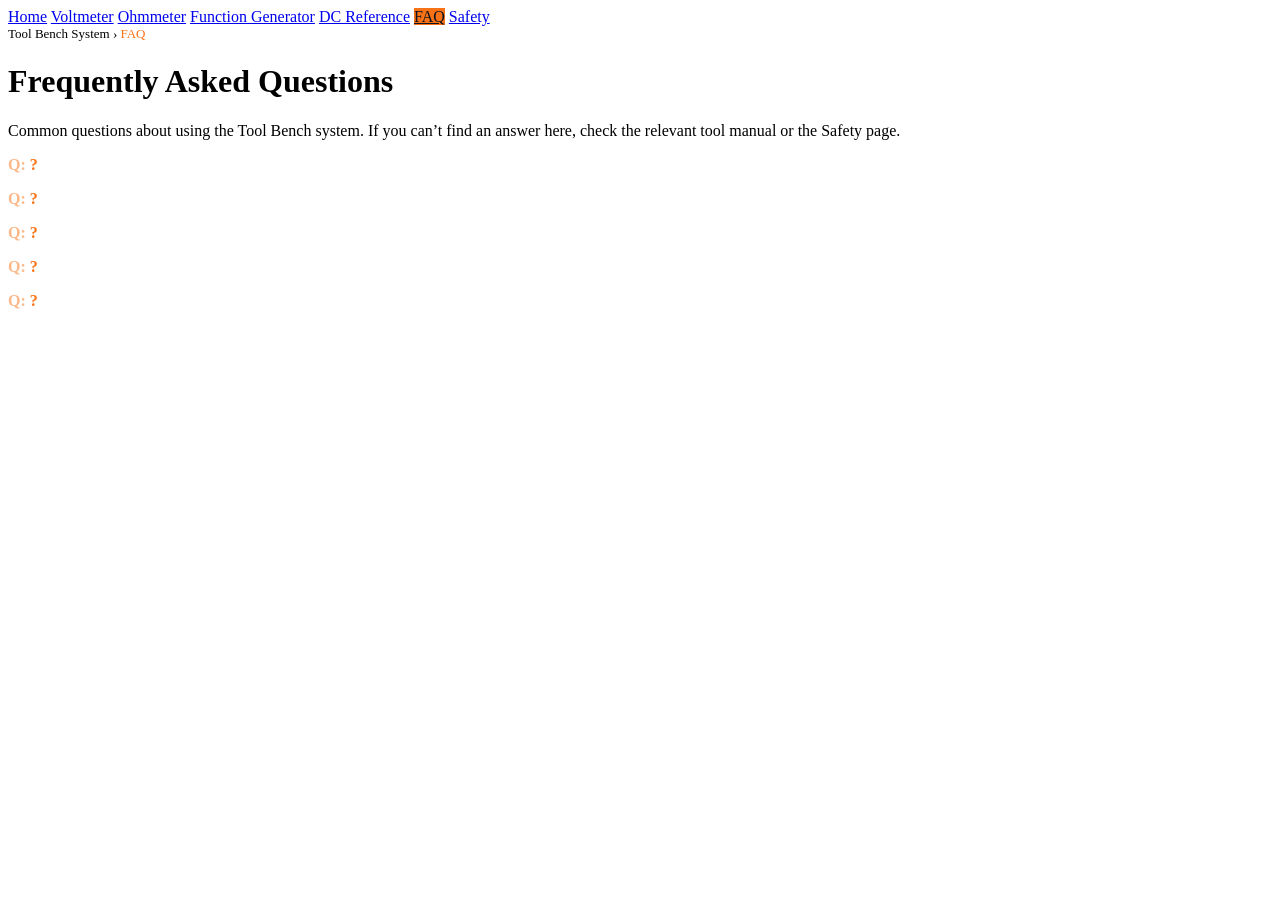
==== faq.html @ 26cbdbe9 "Add files via upload" ====
<!DOCTYPE html>
<html lang="en">

<head>
    <meta charset="UTF-8">
    <title>FAQ</title>
    <link rel="stylesheet" href="style.css">

    <style>
        :root { --accent: #f97316; }

        .breadcrumb {
            font-size: 13px;
            color: var(--muted);
            margin-bottom: 6px;
        }

        .breadcrumb span {
            color: var(--accent);
        }

        .faq-q {
            font-size: 16px;
            font-weight: bold;
            color: var(--accent);
            margin: 0 0 10px;
        }

        .faq-q::before {
            content: 'Q: ';
            opacity: 0.5;
        }
    </style>
</head>

<body>

<!-- ================= NAVBAR ================= -->
<nav>
    <a href="index.html">Home</a>
    <a href="manual1.html">Voltmeter</a>
    <a href="manual2.html">Ohmmeter</a>
    <a href="manual3.html">Function Generator</a>
    <a href="manual4.html">DC Reference</a>
    <a href="faq.html" style="background: var(--accent); color: #0b1220;">FAQ</a>
    <a href="safety.html">Safety</a>
</nav>

<div class="container">

    <!-- TITLE -->
    <div class="card">
        <div class="breadcrumb">Tool Bench System &rsaquo; <span>FAQ</span></div>
        <h1>Frequently Asked Questions</h1>
        <p>
            Common questions about using the Tool Bench system. If you can&rsquo;t find an answer here, check the relevant tool manual or the Safety page.
        </p>
    </div>

    <!-- Q1 -->
    <div class="card">
        <p class="faq-q"> ?</p>
        <p>
            <!-- Answer goes here -->
        </p>
    </div>

    <!-- Q2 -->
    <div class="card">
        <p class="faq-q">?</p>
        <p>
            <!-- Answer goes here -->
        </p>
    </div>

    <!-- Q3 -->
    <div class="card">
        <p class="faq-q">?</p>
        <p>
            <!-- Answer goes here -->
        </p>
    </div>

    <!-- Q4 -->
    <div class="card">
        <p class="faq-q">?</p>
        <p>
            <!-- Answer goes here -->
        </p>
    </div>

    <!-- Q5 -->
    <div class="card">
        <p class="faq-q">?</p>
        <p>
            <!-- Answer goes here -->
        </p>
    </div>

</div>

</body>
</html>
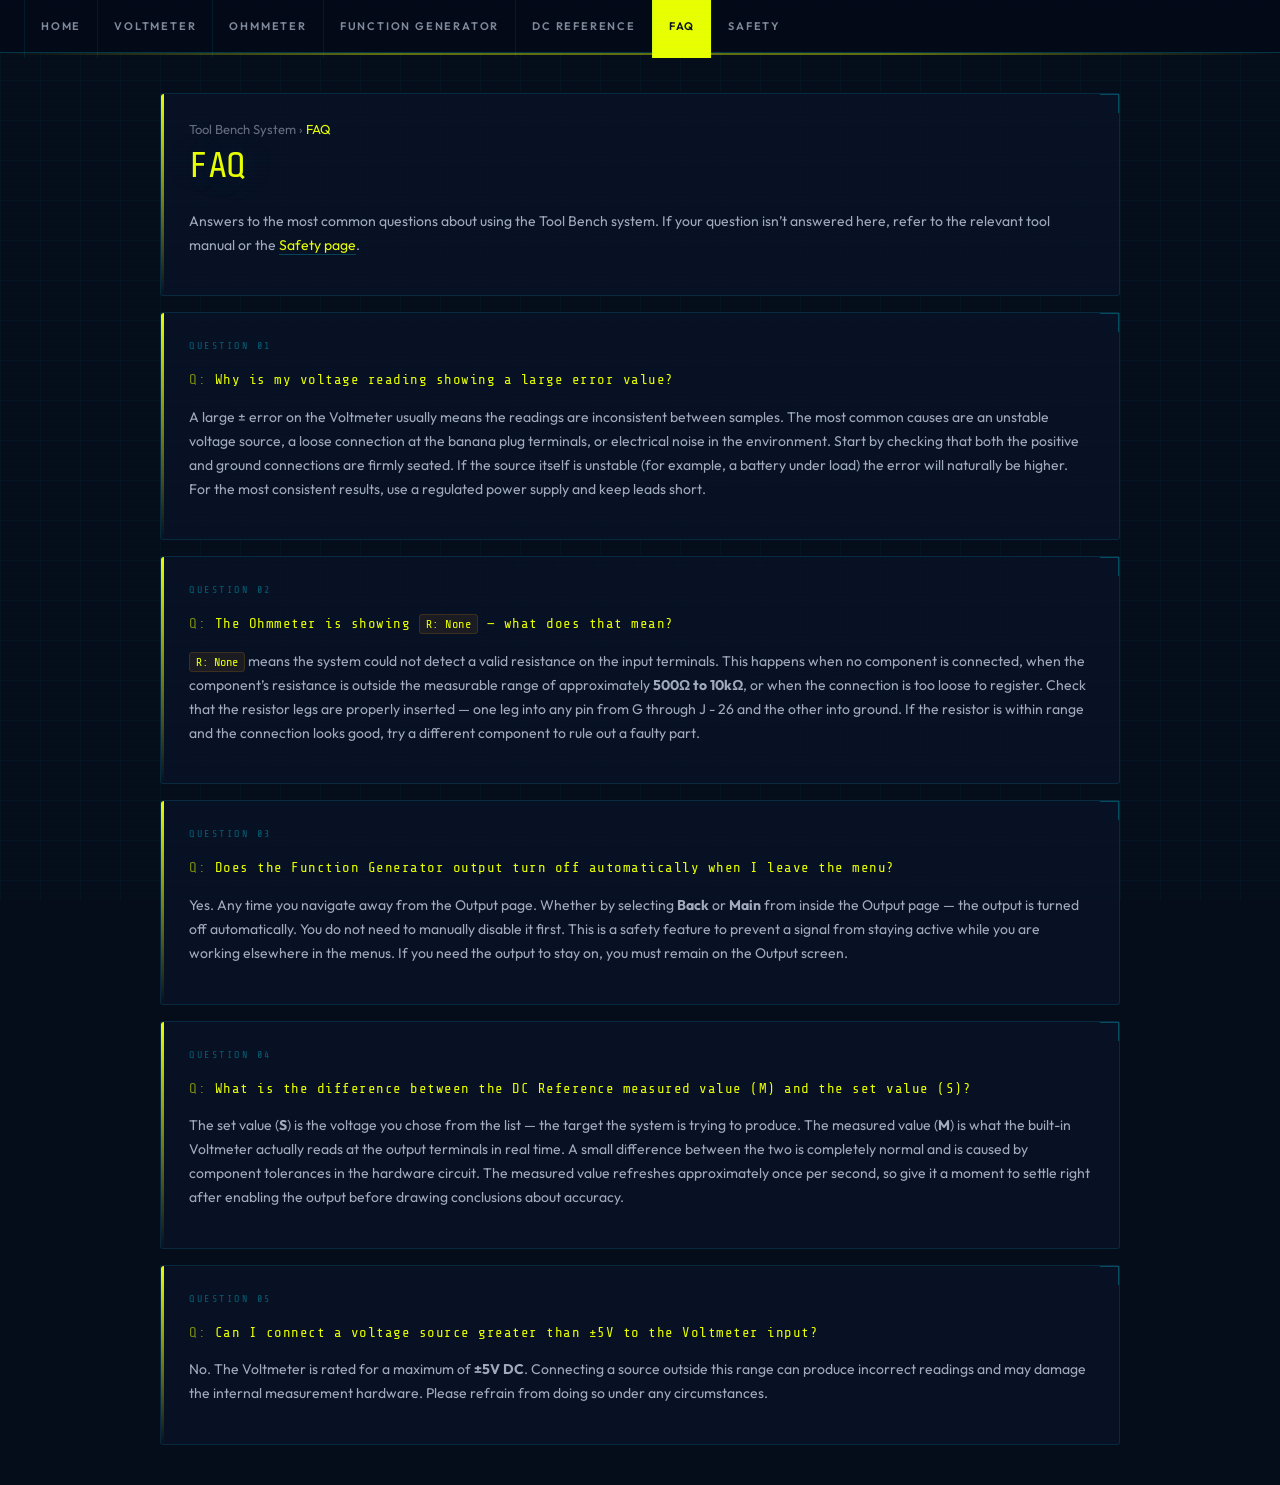
==== commit 132dc788: "Add files via upload" ====
--- a/faq.html
+++ b/faq.html
@@ -7,7 +7,7 @@
     <link rel="stylesheet" href="style.css">
 
     <style>
-        :root { --accent: #f97316; }
+        :root { --accent: #e8ff00; }
 
         .breadcrumb {
             font-size: 13px;
@@ -20,15 +20,26 @@
         }
 
         .faq-q {
-            font-size: 16px;
-            font-weight: bold;
+            font-family: var(--mono);
+            font-size: 14px;
             color: var(--accent);
-            margin: 0 0 10px;
+            letter-spacing: 0.5px;
+            margin-bottom: 10px;
         }
 
         .faq-q::before {
             content: 'Q: ';
             opacity: 0.5;
+        }
+
+        code {
+            font-family: 'Share Tech Mono', 'Courier New', monospace;
+            font-size: 12px;
+            color: var(--accent);
+            background: rgba(245, 158, 11, 0.08);
+            padding: 2px 6px;
+            border-radius: 3px;
+            border: 1px solid rgba(245, 158, 11, 0.15);
         }
     </style>
 </head>
@@ -51,49 +62,54 @@
     <!-- TITLE -->
     <div class="card">
         <div class="breadcrumb">Tool Bench System &rsaquo; <span>FAQ</span></div>
-        <h1>Frequently Asked Questions</h1>
+        <h1>FAQ</h1>
         <p>
-            Common questions about using the Tool Bench system. If you can&rsquo;t find an answer here, check the relevant tool manual or the Safety page.
+            Answers to the most common questions about using the Tool Bench system. If your question isn&rsquo;t answered here, refer to the relevant tool manual or the <a href="safety.html">Safety page</a>.
         </p>
     </div>
 
     <!-- Q1 -->
     <div class="card">
-        <p class="faq-q"> ?</p>
+        <div class="card-tag">Question 01</div>
+        <p class="faq-q">Why is my voltage reading showing a large error value?</p>
         <p>
-            <!-- Answer goes here -->
+            A large &plusmn; error on the Voltmeter usually means the readings are inconsistent between samples. The most common causes are an unstable voltage source, a loose connection at the banana plug terminals, or electrical noise in the environment. Start by checking that both the positive and ground connections are firmly seated. If the source itself is unstable (for example, a battery under load) the error will naturally be higher. For the most consistent results, use a regulated power supply and keep leads short.
         </p>
     </div>
 
     <!-- Q2 -->
     <div class="card">
-        <p class="faq-q">?</p>
+        <div class="card-tag">Question 02</div>
+        <p class="faq-q">The Ohmmeter is showing <code>R: None</code> &mdash; what does that mean?</p>
         <p>
-            <!-- Answer goes here -->
+            <code>R: None</code> means the system could not detect a valid resistance on the input terminals. This happens when no component is connected, when the component&rsquo;s resistance is outside the measurable range of approximately <strong>500&Omega; to 10k&Omega;</strong>, or when the connection is too loose to register. Check that the resistor legs are properly inserted &mdash; one leg into any pin from G through J - 26 and the other into ground. If the resistor is within range and the connection looks good, try a different component to rule out a faulty part.
         </p>
     </div>
 
     <!-- Q3 -->
     <div class="card">
-        <p class="faq-q">?</p>
+        <div class="card-tag">Question 03</div>
+        <p class="faq-q">Does the Function Generator output turn off automatically when I leave the menu?</p>
         <p>
-            <!-- Answer goes here -->
+            Yes. Any time you navigate away from the Output page. Whether by selecting <strong>Back</strong> or <strong>Main</strong> from inside the Output page &mdash; the output is turned off automatically. You do not need to manually disable it first. This is a safety feature to prevent a signal from staying active while you are working elsewhere in the menus. If you need the output to stay on, you must remain on the Output screen.
         </p>
     </div>
 
     <!-- Q4 -->
     <div class="card">
-        <p class="faq-q">?</p>
+        <div class="card-tag">Question 04</div>
+        <p class="faq-q">What is the difference between the DC Reference measured value (M) and the set value (S)?</p>
         <p>
-            <!-- Answer goes here -->
+            The set value (<strong>S</strong>) is the voltage you chose from the list &mdash; the target the system is trying to produce. The measured value (<strong>M</strong>) is what the built-in Voltmeter actually reads at the output terminals in real time. A small difference between the two is completely normal and is caused by component tolerances in the hardware circuit. The measured value refreshes approximately once per second, so give it a moment to settle right after enabling the output before drawing conclusions about accuracy.
         </p>
     </div>
 
     <!-- Q5 -->
     <div class="card">
-        <p class="faq-q">?</p>
+        <div class="card-tag">Question 05</div>
+        <p class="faq-q">Can I connect a voltage source greater than &plusmn;5V to the Voltmeter input?</p>
         <p>
-            <!-- Answer goes here -->
+            No. The Voltmeter is rated for a maximum of <strong>&plusmn;5V DC</strong>. Connecting a source outside this range can produce incorrect readings and may damage the internal measurement hardware. Please refrain from doing so under any circumstances.
         </p>
     </div>
 
--- a/style.css
+++ b/style.css
@@ -0,0 +1,346 @@
+@import url('https://fonts.googleapis.com/css2?family=Share+Tech+Mono&family=Outfit:wght@300;400;600&display=swap');
+ 
+/* =========================
+   GLOBAL THEME
+========================= */
+:root {
+    --bg: #060d1a;
+    --card: rgba(10, 18, 38, 0.85);
+    --text: #d4dff0;
+    --muted: rgba(212, 223, 240, 0.45);
+    --accent: #00bcd4;
+    --border: rgba(0, 188, 212, 0.15);
+    --shadow: none;
+    --mono: 'Share Tech Mono', monospace;
+    --sans: 'Outfit', sans-serif;
+}
+ 
+/* =========================
+   BASE STYLES
+========================= */
+body {
+    margin: 0;
+    font-family: var(--sans);
+    background: var(--bg);
+    color: var(--text);
+    line-height: 1.7;
+    font-size: 15px;
+    position: relative;
+}
+ 
+/* Scanline overlay */
+body::before {
+    content: '';
+    position: fixed;
+    inset: 0;
+    background: repeating-linear-gradient(
+        0deg,
+        transparent,
+        transparent 2px,
+        rgba(0, 188, 212, 0.012) 2px,
+        rgba(0, 188, 212, 0.012) 4px
+    );
+    pointer-events: none;
+    z-index: 9999;
+}
+ 
+/* Grid background */
+body::after {
+    content: '';
+    position: fixed;
+    inset: 0;
+    background-image:
+        linear-gradient(rgba(0, 188, 212, 0.04) 1px, transparent 1px),
+        linear-gradient(90deg, rgba(0, 188, 212, 0.04) 1px, transparent 1px);
+    background-size: 40px 40px;
+    pointer-events: none;
+    z-index: 0;
+}
+ 
+/* =========================
+   NAVBAR
+========================= */
+nav {
+    position: sticky;
+    top: 0;
+    background: rgba(4, 10, 24, 0.97);
+    display: flex;
+    align-items: center;
+    gap: 0;
+    padding: 0 24px;
+    height: 52px;
+    border-bottom: 1px solid rgba(0, 188, 212, 0.25);
+    z-index: 1000;
+    backdrop-filter: blur(8px);
+}
+ 
+/* Glow line under nav */
+nav::after {
+    content: '';
+    position: absolute;
+    bottom: -3px;
+    left: 0; right: 0;
+    height: 2px;
+    background: linear-gradient(90deg, transparent, var(--accent) 30%, var(--accent) 70%, transparent);
+    opacity: 0.4;
+}
+ 
+nav a {
+    color: rgba(212, 223, 240, 0.6);
+    text-decoration: none;
+    padding: 6px 16px;
+    font-size: 11px;
+    font-weight: 600;
+    letter-spacing: 1.8px;
+    text-transform: uppercase;
+    border-left: 1px solid rgba(0, 188, 212, 0.1);
+    height: 100%;
+    display: flex;
+    align-items: center;
+    transition: all 0.2s ease;
+    position: relative;
+    border-bottom: none;   /* override global link underline */
+}
+ 
+nav a:hover,
+nav a.active {
+    color: var(--accent);
+    background: rgba(0, 188, 212, 0.07);
+}
+ 
+nav a.active::after {
+    content: '';
+    position: absolute;
+    bottom: 0; left: 0; right: 0;
+    height: 2px;
+    background: var(--accent);
+}
+ 
+/* =========================
+   LAYOUT
+========================= */
+.container {
+    max-width: 960px;
+    margin: 40px auto;
+    padding: 0 24px;
+    position: relative;
+    z-index: 1;
+}
+ 
+/* =========================
+   CARDS
+========================= */
+.card {
+    background: var(--card);
+    padding: 24px 28px;
+    margin-bottom: 16px;
+    border-radius: 3px;
+    border: 1px solid var(--border);
+    position: relative;
+    backdrop-filter: blur(4px);
+}
+ 
+/* Left accent bar */
+.card::before {
+    content: '';
+    position: absolute;
+    top: 0; left: 0;
+    width: 3px;
+    height: 100%;
+    background: linear-gradient(180deg, var(--accent), transparent);
+    border-radius: 3px 0 0 3px;
+}
+ 
+/* Top-right corner bracket */
+.card::after {
+    content: '';
+    position: absolute;
+    top: 0; right: 0;
+    width: 18px; height: 18px;
+    border-top: 1px solid rgba(0, 188, 212, 0.35);
+    border-right: 1px solid rgba(0, 188, 212, 0.35);
+}
+ 
+/* =========================
+   HEADINGS
+========================= */
+h1, h2, h3 {
+    margin-top: 0;
+}
+ 
+h1 {
+    font-family: var(--mono);
+    font-size: 36px;
+    font-weight: 400;
+    color: var(--accent);
+    letter-spacing: -0.5px;
+    line-height: 1.1;
+    text-shadow: 0 0 40px rgba(0, 188, 212, 0.2);
+}
+ 
+h2 {
+    font-size: 13px;
+    font-weight: 600;
+    letter-spacing: 1.5px;
+    text-transform: uppercase;
+    color: var(--text);
+}
+ 
+h3 {
+    font-family: var(--mono);
+    font-size: 14px;
+    color: var(--accent);
+    letter-spacing: 1px;
+    font-weight: 400;
+}
+ 
+/* =========================
+   TEXT
+========================= */
+p {
+    color: rgba(212, 223, 240, 0.75);
+    font-size: 14px;
+}
+ 
+.small {
+    color: var(--muted);
+    font-size: 12px;
+    font-family: var(--mono);
+    letter-spacing: 1px;
+}
+ 
+/* Card section label */
+.card-tag {
+    font-family: var(--mono);
+    font-size: 10px;
+    letter-spacing: 2.5px;
+    color: rgba(0, 188, 212, 0.45);
+    text-transform: uppercase;
+    margin-bottom: 12px;
+}
+ 
+/* =========================
+   IMAGE — PLACEHOLDER BOX
+   (used when no real image is available)
+========================= */
+.img-box {
+    width: 100%;
+    height: 200px;
+    margin-top: 16px;
+    border-radius: 2px;
+    background: rgba(0, 188, 212, 0.02);
+    border: 1px dashed rgba(0, 188, 212, 0.2);
+    display: flex;
+    align-items: center;
+    justify-content: center;
+    color: rgba(0, 188, 212, 0.3);
+    font-family: var(--mono);
+    font-size: 11px;
+    letter-spacing: 3px;
+    text-transform: uppercase;
+    position: relative;
+    box-sizing: border-box;
+}
+ 
+.img-box::before {
+    content: '';
+    position: absolute;
+    inset: 8px;
+    border: 1px solid rgba(0, 188, 212, 0.06);
+}
+ 
+/* =========================
+   IMAGE — REAL PHOTOS
+   Wrap every <img> in a .img-frame div for
+   consistent sizing across all manual pages.
+========================= */
+.img-frame {
+    width: 100%;
+    margin-top: 20px;
+    border-radius: 3px;
+    overflow: hidden;
+    border: 1px solid rgba(0, 188, 212, 0.2);
+    background: rgba(0, 0, 0, 0.4);
+    /* Fixed aspect-ratio keeps every photo the same height */
+    aspect-ratio: 16 / 9;
+    display: flex;
+    align-items: center;
+    justify-content: center;
+}
+ 
+.img-frame img {
+    width: 100%;
+    height: 100%;
+    object-fit: contain;   /* show the full image, never stretch */
+    display: block;
+}
+ 
+/* Legacy <img class="img-box"> used in manual pages */
+img.img-box {
+    width: 100%;
+    height: auto;
+    max-height: 420px;
+    object-fit: contain;
+    border-radius: 2px;
+    margin-top: 20px;
+    display: block;
+    border: 1px solid rgba(0, 188, 212, 0.2);
+    background: rgba(0, 0, 0, 0.4);
+    box-sizing: border-box;
+}
+ 
+/* remove inner dashed inset on actual images */
+img.img-box::before {
+    display: none;
+}
+ 
+/* =========================
+   LISTS
+========================= */
+ol, ul {
+    padding-left: 18px;
+}
+ 
+li {
+    margin-bottom: 10px;
+    color: rgba(212, 223, 240, 0.7);
+    font-size: 14px;
+    line-height: 1.6;
+}
+ 
+/* =========================
+   LINKS (outside nav)
+========================= */
+a {
+    color: var(--accent);
+    text-decoration: none;
+    border-bottom: 1px solid rgba(0, 188, 212, 0.3);
+    transition: border-color 0.15s;
+}
+ 
+a:hover {
+    border-color: var(--accent);
+}
+ 
+/* =========================
+   CODE / INLINE MONO
+========================= */
+code {
+    font-family: var(--mono);
+    font-size: 12px;
+    color: var(--accent);
+    background: rgba(0, 188, 212, 0.08);
+    padding: 2px 6px;
+    border-radius: 2px;
+    border: 1px solid rgba(0, 188, 212, 0.15);
+}
+ 
+/* =========================
+   DIVIDER — subtle hr
+========================= */
+hr {
+    border: none;
+    border-top: 1px solid rgba(0, 188, 212, 0.1);
+    margin: 20px 0;
+}
+ 
